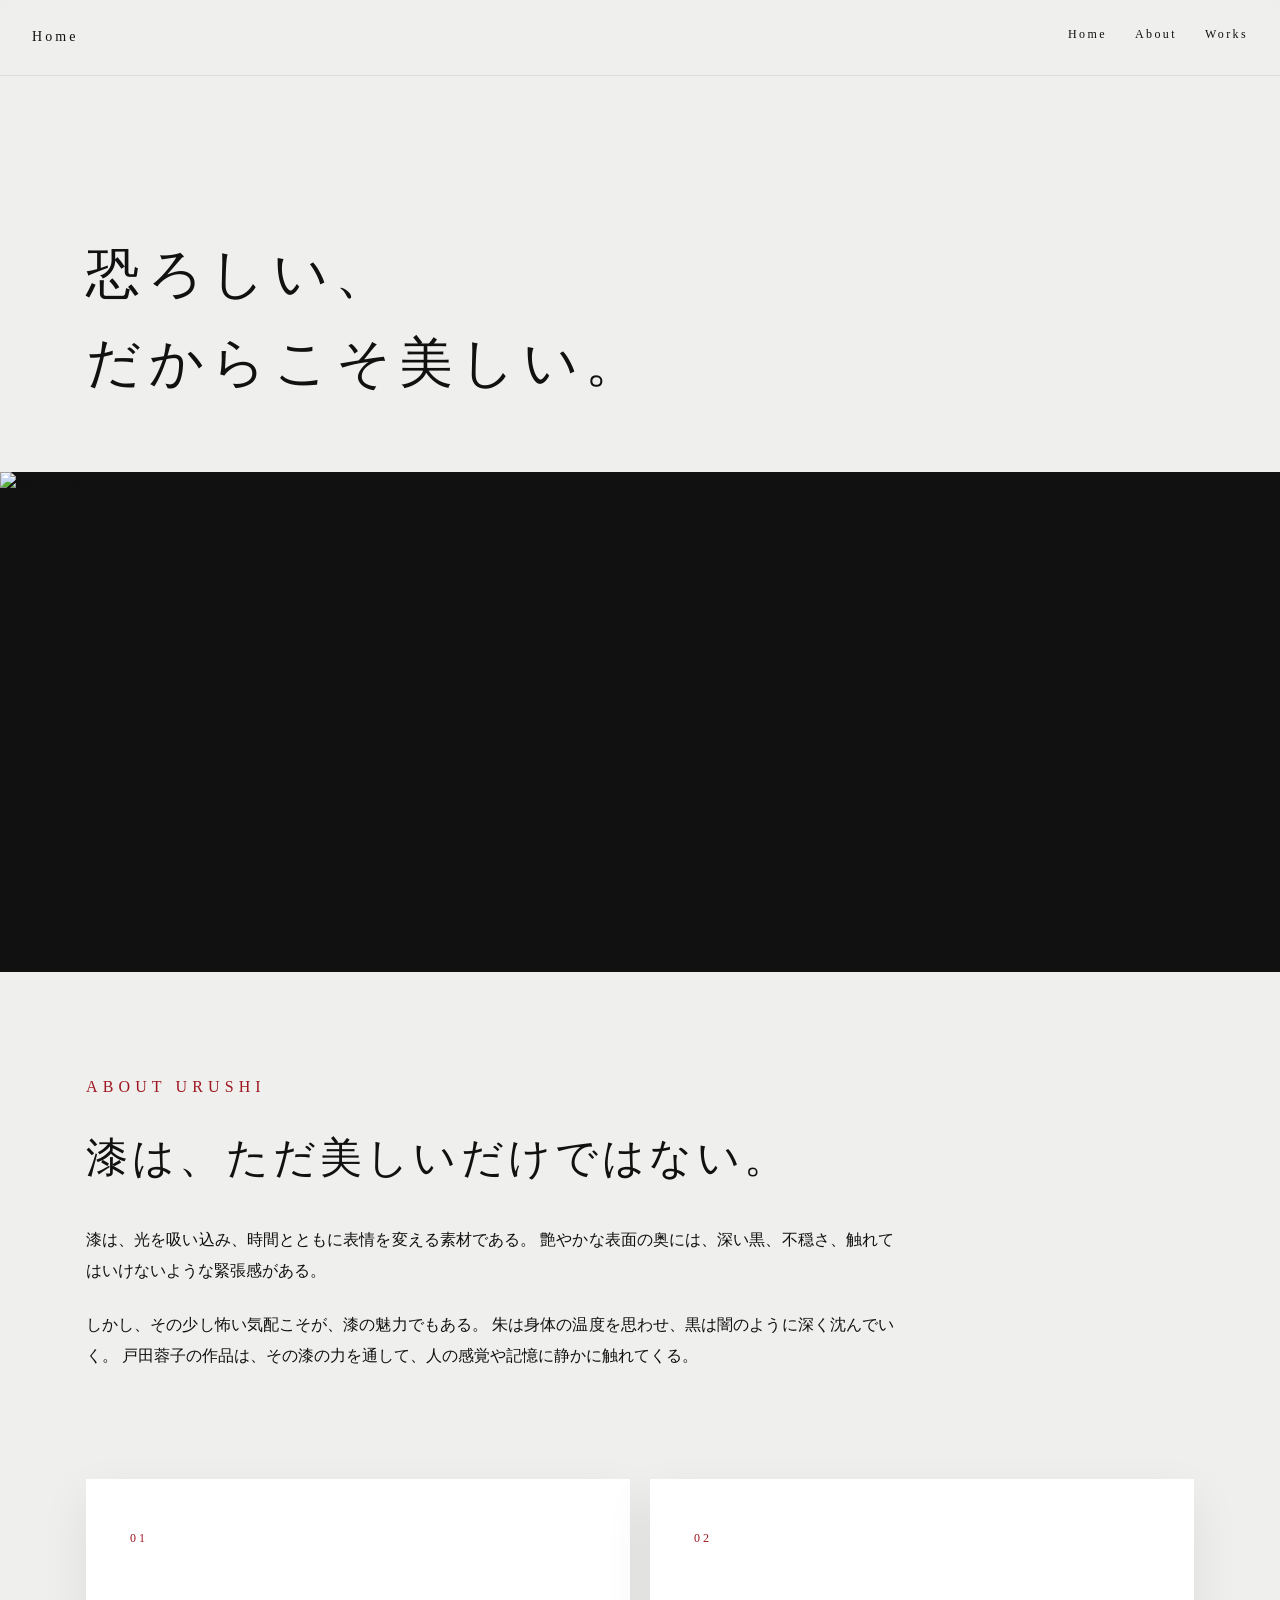
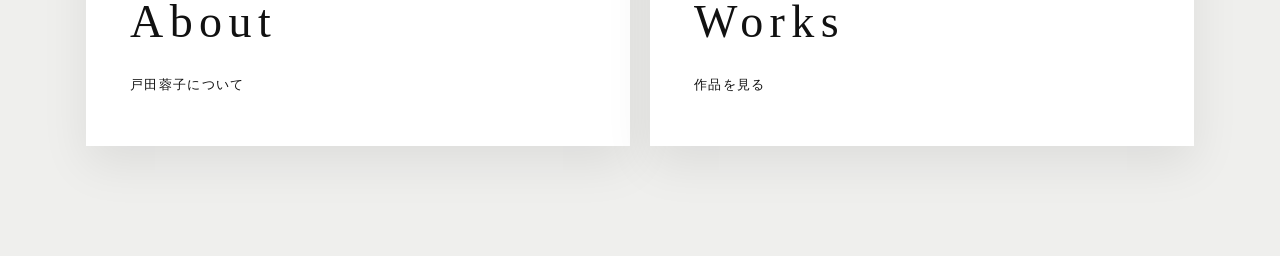
==== index.htm @ 33a2787f "Add files via upload" ====
<!DOCTYPE html>
<html lang="ja">
<head>
  <meta charset="UTF-8">
  <meta name="viewport" content="width=device-width, initial-scale=1.0">
  <title>Home | 戸田蓉子 漆の世界</title>
  <link rel="stylesheet" href="style.css">
</head>

<body class="home-body">

  <header class="site-header">
    <a href="index.htm" class="logo">Home</a>
    <nav>
      <a href="index.htm">Home</a>
      <a href="about.htm">About</a>
      <a href="works.htm">Works</a>
    </nav>
  </header>

  <main>

    <section class="home-hero">
      <div class="hero-space">
        <h1>
          恐ろしい、<br>
          だからこそ美しい。
        </h1>
      </div>

      <div class="drip-image">
        <img src="images/home-urushi.jpg" alt="漆の質感">
      </div>
    </section>

    <section class="home-intro">
      <p class="small-label">ABOUT URUSHI</p>
      <h2>漆は、ただ美しいだけではない。</h2>

      <p>
        漆は、光を吸い込み、時間とともに表情を変える素材である。
        艶やかな表面の奥には、深い黒、不穏さ、触れてはいけないような緊張感がある。
      </p>

      <p>
        しかし、その少し怖い気配こそが、漆の魅力でもある。
        朱は身体の温度を思わせ、黒は闇のように深く沈んでいく。
        戸田蓉子の作品は、その漆の力を通して、人の感覚や記憶に静かに触れてくる。
      </p>
    </section>

    <section class="home-menu">
      <a href="about.htm" class="menu-card">
        <span>01</span>
        <h3>About</h3>
        <p>戸田蓉子について</p>
      </a>

      <a href="works.htm" class="menu-card">
        <span>02</span>
        <h3>Works</h3>
        <p>作品を見る</p>
      </a>
    </section>

  </main>

</body>
</html>
---- style.css ----
* {
  box-sizing: border-box;
}

html {
  scroll-behavior: smooth;
}

body {
  margin: 0;
  background-color: #efefed;
  color: #111;
  font-family: "Yu Mincho", "Hiragino Mincho ProN", serif;
  line-height: 1.9;
}

img {
  width: 100%;
  display: block;
}

a {
  color: inherit;
  text-decoration: none;
}

/* =====================
   header
===================== */

.site-header {
  position: fixed;
  top: 0;
  left: 0;
  width: 100%;
  height: 76px;
  padding: 22px 32px;
  display: flex;
  justify-content: space-between;
  align-items: center;
  z-index: 9999;
  background-color: rgba(239, 239, 237, 0.78);
  backdrop-filter: blur(12px);
  -webkit-backdrop-filter: blur(12px);
  border-bottom: 1px solid rgba(17, 17, 17, 0.08);
}

.site-header.dark {
  background-color: rgba(17, 17, 17, 0.86);
  color: #f4f1ed;
  border-bottom: 1px solid rgba(244, 241, 237, 0.12);
}

.logo {
  font-size: 14px;
  letter-spacing: 0.22em;
  font-weight: normal;
  white-space: nowrap;
}

.site-header nav {
  display: flex;
  gap: 28px;
}

.site-header nav a {
  position: relative;
  font-size: 12px;
  letter-spacing: 0.2em;
  padding-bottom: 6px;
  transition: color 0.3s ease;
}

.site-header nav a::after {
  content: "";
  position: absolute;
  left: 0;
  bottom: 0;
  width: 0;
  height: 1px;
  background-color: #9e1720;
  transition: width 0.3s ease;
}

.site-header nav a:hover {
  color: #9e1720;
}

.site-header nav a:hover::after {
  width: 100%;
}

.site-header.dark nav a:hover {
  color: #d85b63;
}

/* =====================
   home
===================== */

.home-body {
  background-color: #efefed;
}

.home-hero {
  padding-top: 76px;
}

.hero-space {
  min-height: 44vh;
  padding: 110px 86px 64px;
  display: flex;
  flex-direction: column;
  justify-content: flex-end;
}

.small-label {
  margin: 0 0 18px;
  color: #9e1720;
  font-size: 11px;
  letter-spacing: 0.32em;
}

.hero-space h1 {
  margin: 0;
  font-size: 54px;
  font-weight: normal;
  line-height: 1.65;
  letter-spacing: 0.14em;
}

.drip-image {
  background-color: #111;
  overflow: hidden;
}

.drip-image img {
  height: 500px;
  object-fit: cover;
  object-position: center;
}

.home-intro {
  padding: 100px 86px 84px;
  max-width: 980px;
}

.home-intro h2 {
  margin: 0 0 34px;
  font-size: 42px;
  font-weight: normal;
  line-height: 1.55;
  letter-spacing: 0.1em;
}

.home-intro p {
  margin: 0 0 24px;
  font-size: 16px;
  text-align: justify;
}

/* =====================
   home menu
===================== */

.home-menu {
  padding: 0 86px 110px;
  display: grid;
  grid-template-columns: 1fr 1fr;
  gap: 20px;
}

.menu-card {
  display: block;
  position: relative;
  padding: 48px 44px;
  background-color: #fff;
  color: #111;
  box-shadow: 0 18px 45px rgba(0, 0, 0, 0.08);
  overflow: hidden;
  transition: transform 0.35s ease, box-shadow 0.35s ease, background-color 0.35s ease, color 0.35s ease;
}

.menu-card.black {
  background-color: #fff;
  color: #111;
}

.menu-card::before {
  content: "";
  position: absolute;
  top: 0;
  left: 0;
  width: 3px;
  height: 100%;
  background-color: #9e1720;
  transform: scaleY(0);
  transform-origin: bottom;
  transition: transform 0.35s ease;
}

.menu-card:hover {
  transform: translateY(-6px);
  background-color: #111;
  color: #f4f1ed;
  box-shadow: 0 28px 70px rgba(0, 0, 0, 0.14);
}

.menu-card:hover::before {
  transform: scaleY(1);
}

.menu-card span {
  display: block;
  margin-bottom: 28px;
  color: #9e1720;
  font-size: 12px;
  letter-spacing: 0.24em;
}

.menu-card h3 {
  margin: 0 0 8px;
  font-size: 46px;
  font-weight: normal;
  letter-spacing: 0.14em;
}

.menu-card p {
  margin: 0;
  font-size: 13px;
  letter-spacing: 0.1em;
}

/* =====================
   page title
===================== */

.page-title {
  padding: 160px 86px 78px;
  background-color: #111;
  color: #f4f1ed;
  position: relative;
  overflow: hidden;
}

/* �Ԃ��ۂ����� */
.page-title::after {
  display: none;
}

.page-title h1,
.page-title p {
  position: relative;
  z-index: 1;
}

.page-title h1 {
  margin: 0;
  font-size: 56px;
  font-weight: normal;
  letter-spacing: 0.18em;
}

.name-en {
  margin: 10px 0 0;
  font-size: 13px;
  letter-spacing: 0.2em;
  color: #c9c0bd;
}

/* =====================
   about
===================== */

.about-visual {
  background-color: #111;
}

.about-visual img {
  height: 620px;
  object-fit: cover;
  object-position: center top;
}

/* =====================
   about timeline
===================== */

.about-lead {
  padding: 100px 86px 40px;
  background-color: #efefed;
  max-width: 980px;
}

.about-lead h2 {
  margin: 0 0 38px;
  font-size: 42px;
  font-weight: normal;
  line-height: 1.6;
  letter-spacing: 0.13em;
}

.about-lead p {
  margin: 0;
  font-size: 16px;
  text-align: justify;
}

.about-timeline {
  padding: 20px 86px 120px;
  background-color: #efefed;
}

.timeline-item {
  position: relative;
  max-width: 980px;
  padding: 54px 0 54px 70px;
  border-top: 1px solid rgba(17, 17, 17, 0.18);
}

.timeline-item::before {
  content: "";
  position: absolute;
  left: 24px;
  top: 62px;
  width: 1px;
  height: calc(100% - 70px);
  background-color: rgba(158, 23, 32, 0.45);
}

.timeline-item.last::before {
  display: none;
}

.timeline-number {
  position: absolute;
  left: 0;
  top: 48px;
  margin: 0;
  color: #9e1720;
  font-size: 18px;
  letter-spacing: 0.18em;
}

.timeline-item h2 {
  margin: 0 0 28px;
  font-size: 32px;
  font-weight: normal;
  letter-spacing: 0.12em;
}

.timeline-item p {
  margin: 0 0 22px;
  font-size: 15px;
  text-align: justify;
}

.timeline-photo {
  margin: 0 0 34px;
  overflow: hidden;
}

.timeline-photo img {
  width: 100%;
  height: 360px;
  object-fit: cover;
  object-position: center;
  filter: contrast(1.05);
}

/* =====================
   quote
===================== */

.quote-block {
  padding: 110px 86px;
  background-color: #111;
  color: #f4f1ed;
}

.quote-block p {
  margin: 0;
  font-size: 30px;
  line-height: 2.25;
  letter-spacing: 0.1em;
}

/* =====================
   works
===================== */

.works-body {
  background-color: #e9e9e7;
}

.works-title p {
  max-width: 560px;
  font-size: 14px;
  line-height: 2;
}

.works-title .small-label {
  color: #c8a24a;
}

.works-list {
  padding: 70px 86px 130px;
}

.work-feature {
  max-width: 1040px;
  margin-left: auto;
  margin-right: auto;
  margin-bottom: 96px;
  background-color: #fbfbfb;
  box-shadow: 0 24px 60px rgba(0, 0, 0, 0.13);
  position: relative;
  overflow: hidden;
}

.work-feature::before {
  content: "";
  position: absolute;
  top: 0;
  left: 28px;
  width: 1px;
  height: 58px;
  background-color: #9e1720;
  z-index: 2;
}

.work-num {
  margin: 0;
  padding: 34px 32px 18px;
  color: #9e1720;
  font-size: 11px;
  letter-spacing: 0.32em;
}

.work-main-image {
  background-color: #111;
}

.work-main-image img {
  height: 590px;
  object-fit: cover;
  object-position: center;
}

/* WORK 02�u�P �����ˁv�����A�摜�����؂�Ȃ��悤�ɂ��� */
.kasane-image {
  background-color: #000;
}

.kasane-image img {
  height: 520px;
  object-fit: contain;
  object-position: center;
}

.work-content {
  padding: 62px 72px 70px;
}

.work-content h2 {
  margin: 0;
  font-size: 52px;
  font-weight: normal;
  line-height: 1.45;
  letter-spacing: 0.13em;
}

.work-content h2 span {
  font-size: 20px;
}

.work-en {
  margin: 6px 0 32px;
  font-size: 13px;
  letter-spacing: 0.18em;
  color: #777;
}

.lead {
  margin: 0 0 30px;
  color: #8f151c;
  font-size: 17px;
  line-height: 2.05;
}

.work-content p {
  margin: 0 0 24px;
  font-size: 16px;
  text-align: justify;
}

.sub-image-grid {
  display: grid;
  grid-template-columns: 1fr 1fr;
  gap: 18px;
  padding: 0 72px 70px;
}

.sub-image-grid img {
  height: 340px;
  object-fit: cover;
  object-position: center;
}

.credit {
  margin-top: 28px !important;
  font-size: 11px !important;
  color: #999;
  letter-spacing: 0.08em;
}

/* =====================
   small screen
===================== */

@media screen and (max-width: 899px) {
  .site-header {
    padding: 20px 24px;
  }

  .site-header nav {
    gap: 18px;
  }

  .logo {
    font-size: 13px;
  }

  .hero-space {
    padding: 86px 42px 46px;
  }

  .hero-space h1 {
    font-size: 38px;
  }

  .drip-image img {
    height: 360px;
  }

  .home-intro {
    padding: 78px 42px 64px;
  }

  .home-intro h2 {
    font-size: 32px;
  }

  .home-menu {
    grid-template-columns: 1fr;
    padding: 0 42px 86px;
  }

  .menu-card {
    padding: 36px 34px;
  }

  .menu-card h3 {
    font-size: 34px;
  }

  .page-title {
    padding: 136px 42px 62px;
  }

  .page-title h1 {
    font-size: 42px;
  }

  .about-visual img {
    height: 540px;
  }

  .about-lead {
    padding: 76px 42px 30px;
  }

  .about-lead h2 {
    font-size: 34px;
  }

  .about-lead p {
    font-size: 15px;
  }

  .about-timeline {
    padding: 10px 42px 90px;
  }

  .timeline-item {
    padding: 46px 0 46px 54px;
  }

  .timeline-item::before {
    left: 18px;
    top: 58px;
  }

  .timeline-number {
    top: 42px;
    font-size: 15px;
  }

  .timeline-item h2 {
    font-size: 26px;
  }

  .timeline-item p {
    font-size: 14px;
  }

  .timeline-photo img {
    height: 260px;
  }

  .quote-block {
    padding: 86px 42px;
  }

  .quote-block p {
    font-size: 23px;
  }

  .works-list {
    padding: 48px 32px 100px;
  }

  .work-feature {
    margin-bottom: 72px;
  }

  .work-main-image img {
    height: 460px;
  }

  .kasane-image img {
    height: 360px;
    object-fit: contain;
  }

  .work-content {
    padding: 46px 38px 52px;
  }

  .work-content h2 {
    font-size: 40px;
  }

  .work-content p {
    font-size: 15px;
  }

  .sub-image-grid {
    padding: 0 38px 42px;
    gap: 14px;
  }

  .sub-image-grid img {
    height: 260px;
  }
}
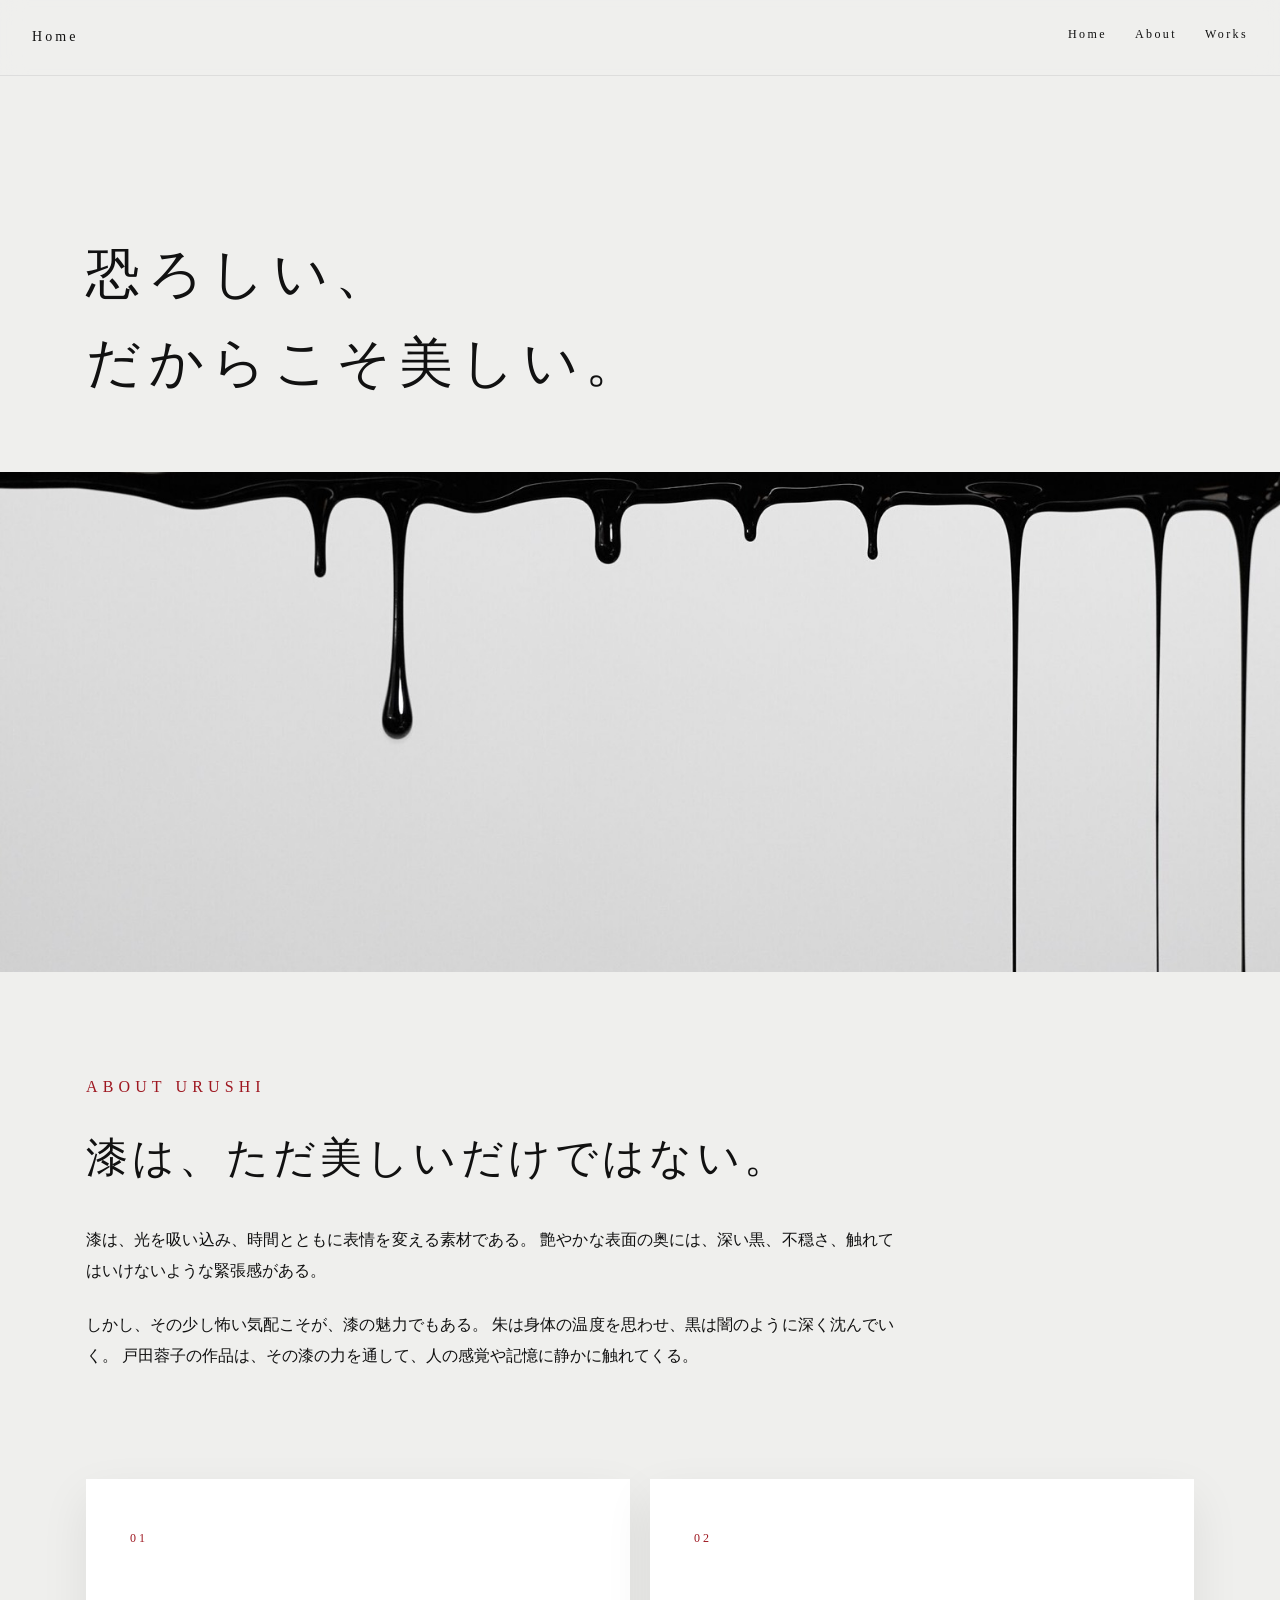
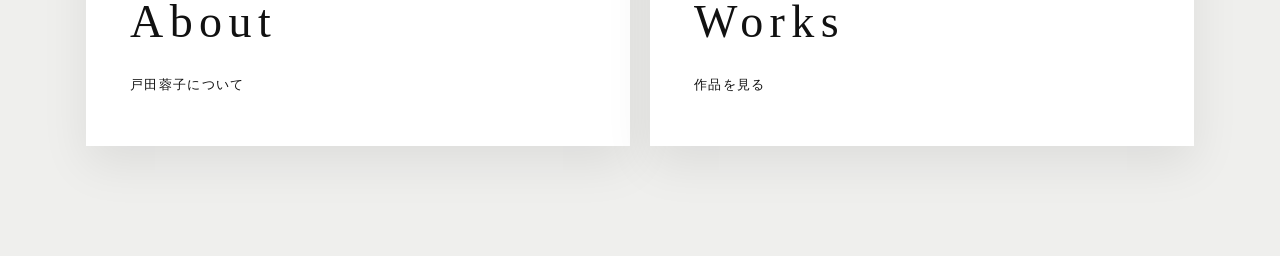
==== commit 6d883d39: "Update index.htm" ====
--- a/index.htm
+++ b/index.htm
@@ -29,7 +29,7 @@
       </div>
 
       <div class="drip-image">
-        <img src="images/home-urushi.jpg" alt="漆の質感">
+        <img src="home-urushi.jpg" alt="漆の質感">
       </div>
     </section>
 
@@ -66,4 +66,4 @@
   </main>
 
 </body>
-</html>+</html>
